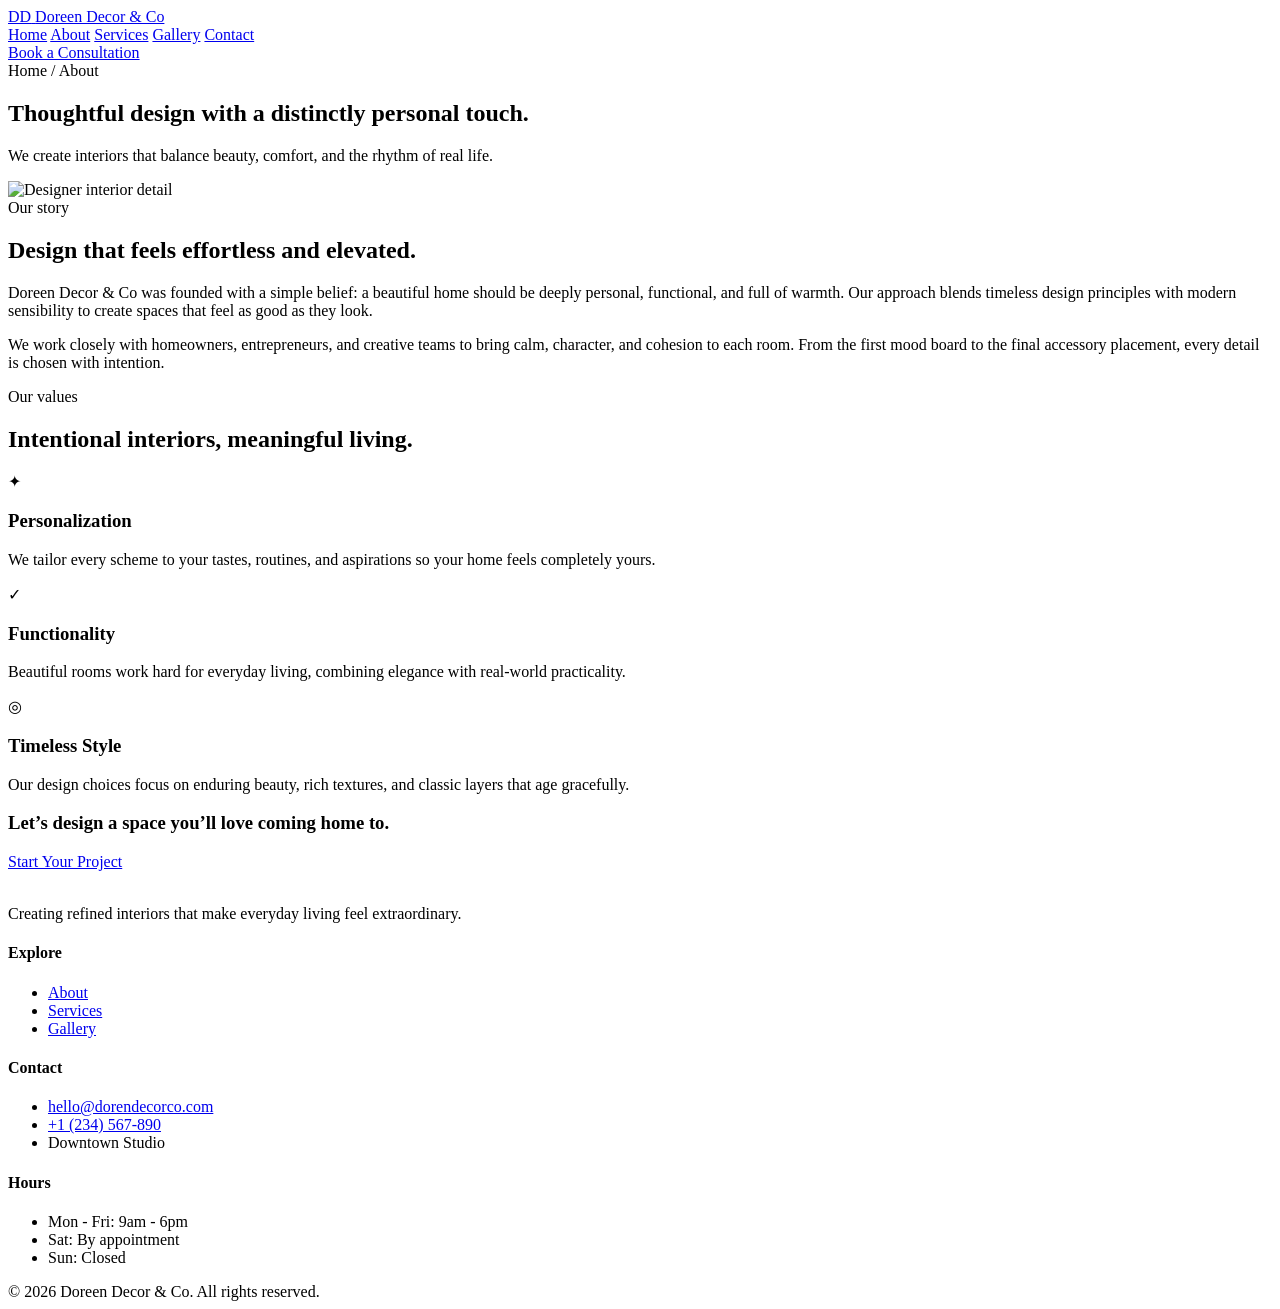
==== about.html @ d6556d05 "Add files via upload" ====
<!DOCTYPE html>
<html lang="en">
  <head>
    <meta charset="UTF-8" />
    <meta name="viewport" content="width=device-width, initial-scale=1.0" />
    <title>About | Doreen Decor & Co</title>
    <meta name="description" content="Learn more about Doreen Decor & Co and our design philosophy." />
    <link rel="stylesheet" href="style/styles.css" />
  </head>
  <body>
    <header class="site-header">
      <div class="container navbar">
        <a href="index.html" class="brand" aria-label="Doreen Decor & Co home">
          <span class="brand-mark">DD</span>
          <span>Doreen Decor &amp; Co</span>
        </a>

        <nav class="nav-links" aria-label="Main navigation">
          <a href="index.html">Home</a>
          <a href="about.html" class="active">About</a>
          <a href="services.html">Services</a>
          <a href="gallery.html">Gallery</a>
          <a href="contact.html">Contact</a>
        </nav>

        <a class="btn btn-primary" href="contact.html">Book a Consultation</a>
      </div>
    </header>

    <main>
      <section class="page-hero">
        <div class="container page-hero-inner">
          <div class="page-breadcrumb">Home / About</div>
          <h1>Thoughtful design with a distinctly personal touch.</h1>
          <p class="lead">We create interiors that balance beauty, comfort, and the rhythm of real life.</p>
        </div>
      </section>

      <section class="section">
        <div class="container about-grid">
          <div class="about-image">
            <img src="https://images.unsplash.com/photo-1505693416388-ac5ce068fe85?auto=format&fit=crop&w=900&q=80" alt="Designer interior detail" />
          </div>

          <div class="about-copy">
            <div class="eyebrow">Our story</div>
            <h2>Design that feels effortless and elevated.</h2>
            <p>
              Doreen Decor &amp; Co was founded with a simple belief: a beautiful home should be deeply personal, functional, and full of warmth. Our approach blends timeless design principles with modern sensibility to create spaces that feel as good as they look.
            </p>
            <p>
              We work closely with homeowners, entrepreneurs, and creative teams to bring calm, character, and cohesion to each room. From the first mood board to the final accessory placement, every detail is chosen with intention.
            </p>
          </div>
        </div>
      </section>

      <section class="section section-alt">
        <div class="container">
          <div class="section-head">
            <div>
              <div class="eyebrow">Our values</div>
              <h2>Intentional interiors, meaningful living.</h2>
            </div>
          </div>

          <div class="services-grid">
            <article class="service-card">
              <div class="service-icon">✦</div>
              <h3>Personalization</h3>
              <p>We tailor every scheme to your tastes, routines, and aspirations so your home feels completely yours.</p>
            </article>

            <article class="service-card">
              <div class="service-icon">✓</div>
              <h3>Functionality</h3>
              <p>Beautiful rooms work hard for everyday living, combining elegance with real-world practicality.</p>
            </article>

            <article class="service-card">
              <div class="service-icon">◎</div>
              <h3>Timeless Style</h3>
              <p>Our design choices focus on enduring beauty, rich textures, and classic layers that age gracefully.</p>
            </article>
          </div>
        </div>
      </section>

      <section class="section">
        <div class="container">
          <div class="cta">
            <h3>Let’s design a space you’ll love coming home to.</h3>
            <a class="btn btn-secondary" href="contact.html">Start Your Project</a>
          </div>
        </div>
      </section>
    </main>

    <footer class="site-footer">
      <div class="container">
        <div class="footer-grid">
          <div>
            <div class="brand" style="margin-bottom: 16px; color: white;">
              <span class="brand-mark">DD</span>
              <span>Doreen Decor &amp; Co</span>
            </div>
            <p>Creating refined interiors that make everyday living feel extraordinary.</p>
          </div>

          <div>
            <h4>Explore</h4>
            <ul class="footer-links">
              <li><a href="about.html">About</a></li>
              <li><a href="services.html">Services</a></li>
              <li><a href="gallery.html">Gallery</a></li>
            </ul>
          </div>

          <div>
            <h4>Contact</h4>
            <ul class="footer-links">
              <li><a href="mailto:hello@dorendecorco.com">hello@dorendecorco.com</a></li>
              <li><a href="tel:+1234567890">+1 (234) 567-890</a></li>
              <li>Downtown Studio</li>
            </ul>
          </div>

          <div>
            <h4>Hours</h4>
            <ul class="footer-links">
              <li>Mon - Fri: 9am - 6pm</li>
              <li>Sat: By appointment</li>
              <li>Sun: Closed</li>
            </ul>
          </div>
        </div>

        <div class="footer-bottom">
          © 2026 Doreen Decor &amp; Co. All rights reserved.
        </div>
      </div>
    </footer>
  </body>
</html>
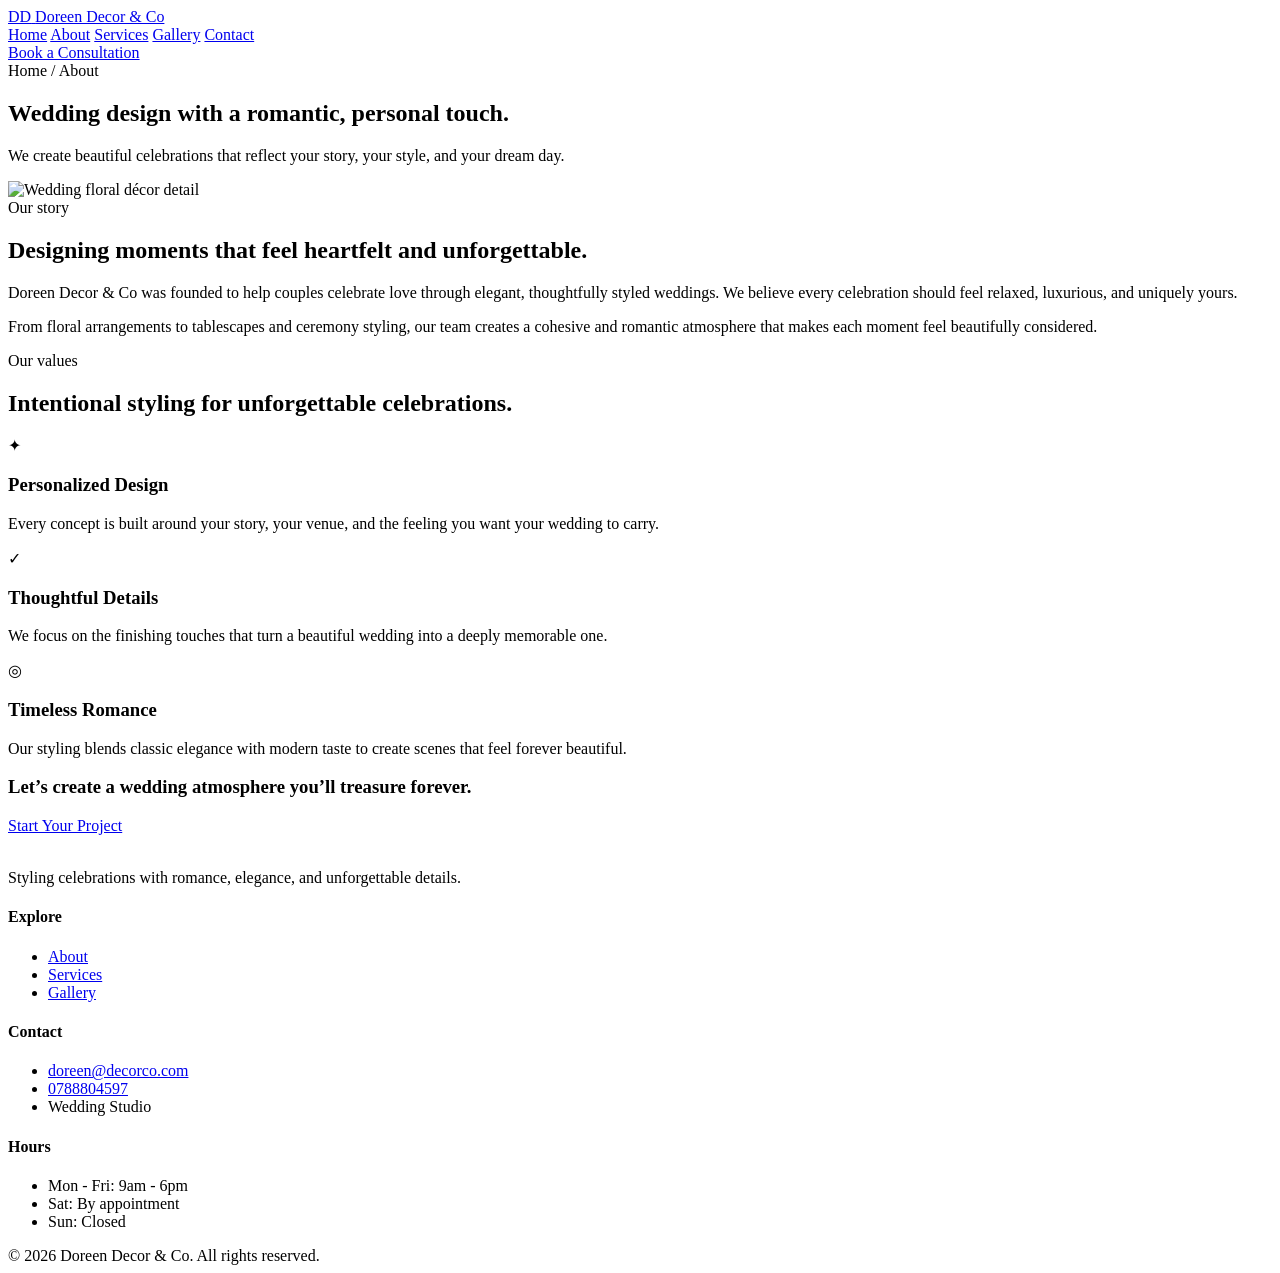
==== commit 89e38252: "Add files via upload" ====
--- a/about.html
+++ b/about.html
@@ -4,7 +4,7 @@
     <meta charset="UTF-8" />
     <meta name="viewport" content="width=device-width, initial-scale=1.0" />
     <title>About | Doreen Decor & Co</title>
-    <meta name="description" content="Learn more about Doreen Decor & Co and our design philosophy." />
+    <meta name="description" content="Learn more about Doreen Decor & Co and our romantic wedding styling philosophy." />
     <link rel="stylesheet" href="style/styles.css" />
   </head>
   <body>
@@ -31,25 +31,25 @@
       <section class="page-hero">
         <div class="container page-hero-inner">
           <div class="page-breadcrumb">Home / About</div>
-          <h1>Thoughtful design with a distinctly personal touch.</h1>
-          <p class="lead">We create interiors that balance beauty, comfort, and the rhythm of real life.</p>
+          <h1>Wedding design with a romantic, personal touch.</h1>
+          <p class="lead">We create beautiful celebrations that reflect your story, your style, and your dream day.</p>
         </div>
       </section>
 
       <section class="section">
         <div class="container about-grid">
           <div class="about-image">
-            <img src="https://images.unsplash.com/photo-1505693416388-ac5ce068fe85?auto=format&fit=crop&w=900&q=80" alt="Designer interior detail" />
+            <img src="Image/WhatsApp Image 2026-08-13 at 17.59.40 (2).jpeg" alt="Wedding floral décor detail" />
           </div>
 
           <div class="about-copy">
             <div class="eyebrow">Our story</div>
-            <h2>Design that feels effortless and elevated.</h2>
+            <h2>Designing moments that feel heartfelt and unforgettable.</h2>
             <p>
-              Doreen Decor &amp; Co was founded with a simple belief: a beautiful home should be deeply personal, functional, and full of warmth. Our approach blends timeless design principles with modern sensibility to create spaces that feel as good as they look.
+              Doreen Decor &amp; Co was founded to help couples celebrate love through elegant, thoughtfully styled weddings. We believe every celebration should feel relaxed, luxurious, and uniquely yours.
             </p>
             <p>
-              We work closely with homeowners, entrepreneurs, and creative teams to bring calm, character, and cohesion to each room. From the first mood board to the final accessory placement, every detail is chosen with intention.
+              From floral arrangements to tablescapes and ceremony styling, our team creates a cohesive and romantic atmosphere that makes each moment feel beautifully considered.
             </p>
           </div>
         </div>
@@ -60,27 +60,27 @@
           <div class="section-head">
             <div>
               <div class="eyebrow">Our values</div>
-              <h2>Intentional interiors, meaningful living.</h2>
+              <h2>Intentional styling for unforgettable celebrations.</h2>
             </div>
           </div>
 
           <div class="services-grid">
             <article class="service-card">
               <div class="service-icon">✦</div>
-              <h3>Personalization</h3>
-              <p>We tailor every scheme to your tastes, routines, and aspirations so your home feels completely yours.</p>
+              <h3>Personalized Design</h3>
+              <p>Every concept is built around your story, your venue, and the feeling you want your wedding to carry.</p>
             </article>
 
             <article class="service-card">
               <div class="service-icon">✓</div>
-              <h3>Functionality</h3>
-              <p>Beautiful rooms work hard for everyday living, combining elegance with real-world practicality.</p>
+              <h3>Thoughtful Details</h3>
+              <p>We focus on the finishing touches that turn a beautiful wedding into a deeply memorable one.</p>
             </article>
 
             <article class="service-card">
               <div class="service-icon">◎</div>
-              <h3>Timeless Style</h3>
-              <p>Our design choices focus on enduring beauty, rich textures, and classic layers that age gracefully.</p>
+              <h3>Timeless Romance</h3>
+              <p>Our styling blends classic elegance with modern taste to create scenes that feel forever beautiful.</p>
             </article>
           </div>
         </div>
@@ -89,7 +89,7 @@
       <section class="section">
         <div class="container">
           <div class="cta">
-            <h3>Let’s design a space you’ll love coming home to.</h3>
+            <h3>Let’s create a wedding atmosphere you’ll treasure forever.</h3>
             <a class="btn btn-secondary" href="contact.html">Start Your Project</a>
           </div>
         </div>
@@ -104,7 +104,7 @@
               <span class="brand-mark">DD</span>
               <span>Doreen Decor &amp; Co</span>
             </div>
-            <p>Creating refined interiors that make everyday living feel extraordinary.</p>
+            <p>Styling celebrations with romance, elegance, and unforgettable details.</p>
           </div>
 
           <div>
@@ -119,9 +119,9 @@
           <div>
             <h4>Contact</h4>
             <ul class="footer-links">
-              <li><a href="mailto:hello@dorendecorco.com">hello@dorendecorco.com</a></li>
-              <li><a href="tel:+1234567890">+1 (234) 567-890</a></li>
-              <li>Downtown Studio</li>
+              <li><a href="E-mail:doreen@decorco.com">doreen@decorco.com</a></li>
+              <li><a href="Cellphone:0788804597">0788804597</a></li>
+              <li>Wedding Studio</li>
             </ul>
           </div>
 
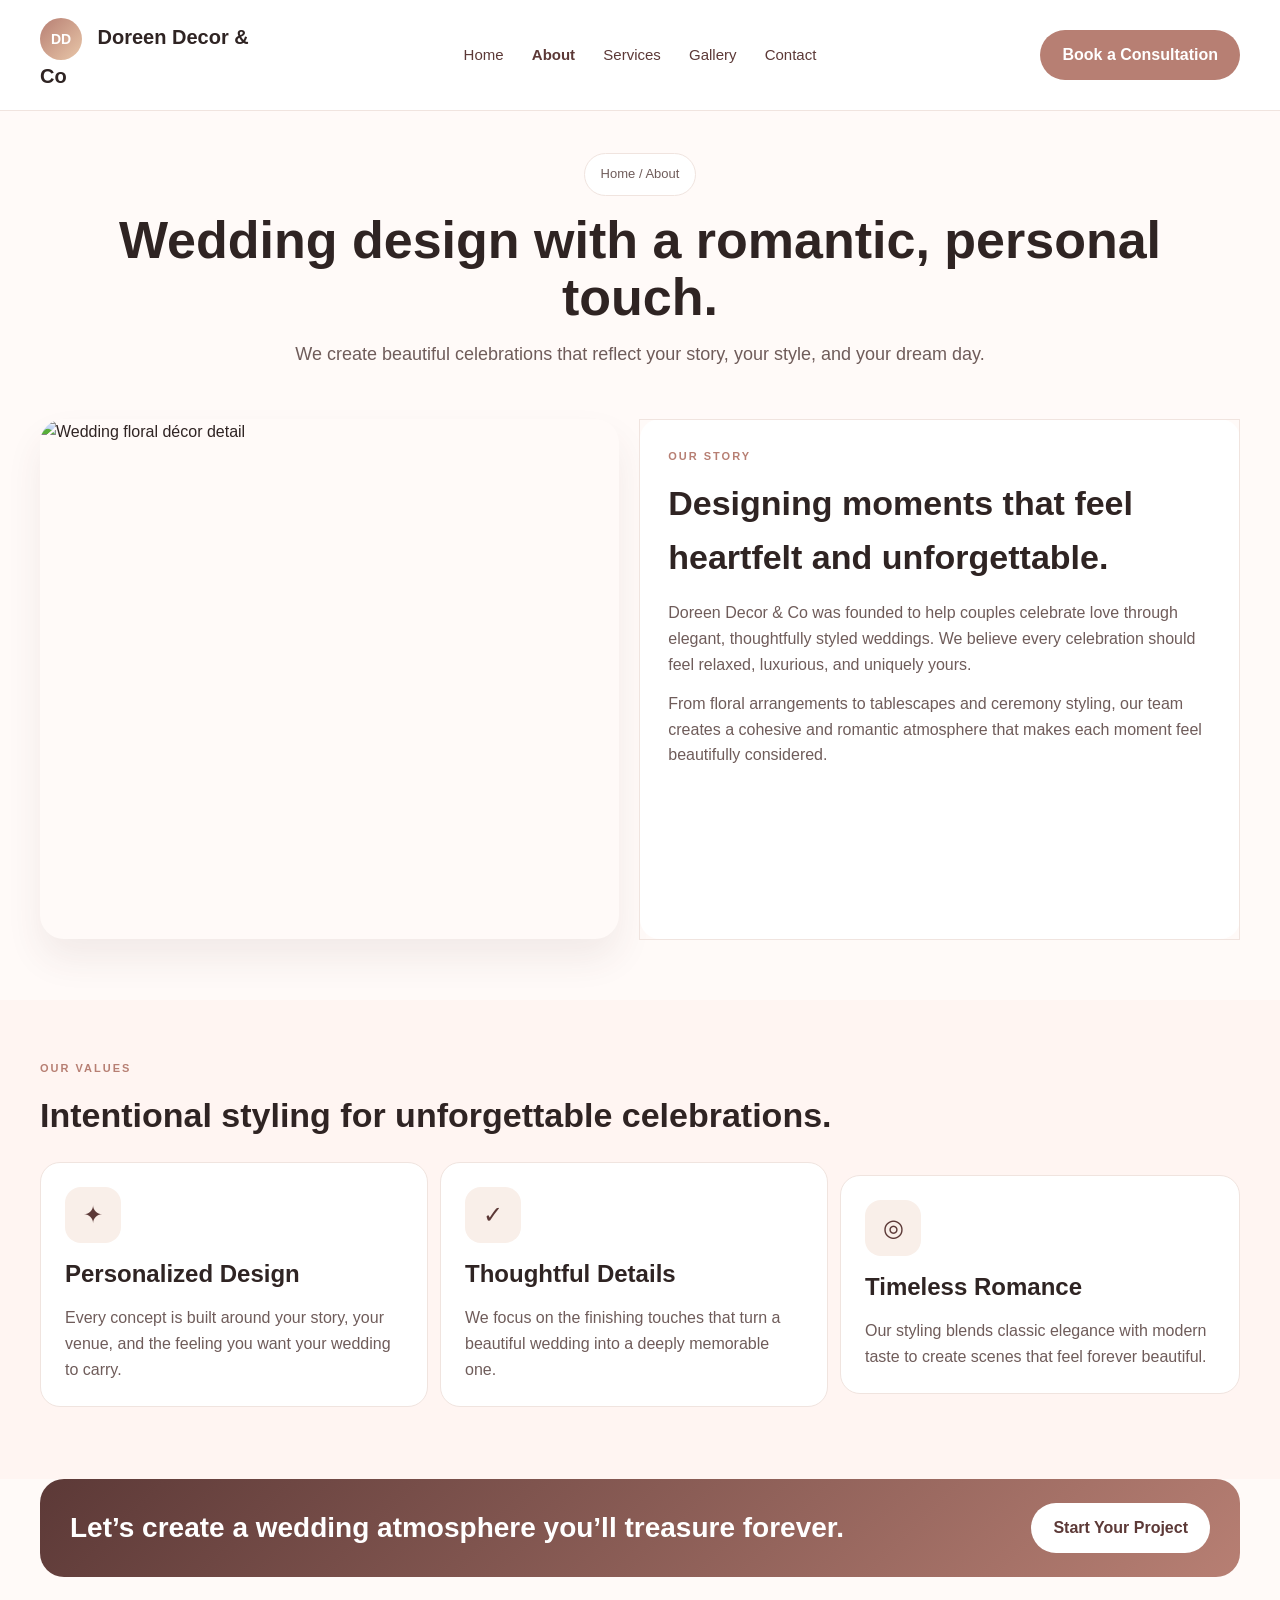
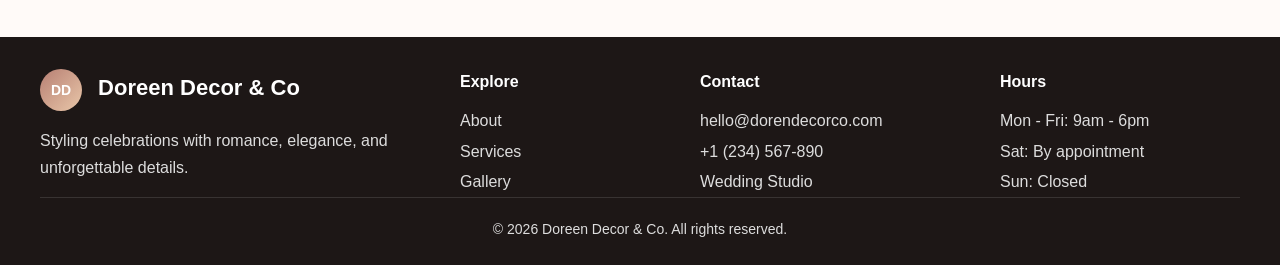
==== commit f3b50c3e: "Add files via upload" ====
--- a/about.html
+++ b/about.html
@@ -5,140 +5,143 @@
     <meta name="viewport" content="width=device-width, initial-scale=1.0" />
     <title>About | Doreen Decor & Co</title>
     <meta name="description" content="Learn more about Doreen Decor & Co and our romantic wedding styling philosophy." />
-    <link rel="stylesheet" href="style/styles.css" />
   </head>
-  <body>
-    <header class="site-header">
-      <div class="container navbar">
-        <a href="index.html" class="brand" aria-label="Doreen Decor & Co home">
-          <span class="brand-mark">DD</span>
-          <span>Doreen Decor &amp; Co</span>
-        </a>
-
-        <nav class="nav-links" aria-label="Main navigation">
-          <a href="index.html">Home</a>
-          <a href="about.html" class="active">About</a>
-          <a href="services.html">Services</a>
-          <a href="gallery.html">Gallery</a>
-          <a href="contact.html">Contact</a>
-        </nav>
-
-        <a class="btn btn-primary" href="contact.html">Book a Consultation</a>
-      </div>
+  <body style="margin:0; font-family:Arial, Helvetica, sans-serif; background:#fffaf8; color:#2f2423; line-height:1.6;">
+    <header style="background:#fff; border-bottom:1px solid #f0e4df; position:sticky; top:0; z-index:10;">
+      <table width="100%" cellpadding="0" cellspacing="0" border="0" style="width:100%; border-collapse:collapse;">
+        <tr>
+          <td style="padding:18px 40px;">
+            <table width="100%" cellpadding="0" cellspacing="0" border="0" style="width:100%; border-collapse:collapse;">
+              <tr>
+                <td style="width:220px;">
+                  <a href="index.html" style="text-decoration:none; color:#2f2423; font-weight:bold; font-size:20px; display:inline-block;">
+                    <span style="display:inline-block; width:42px; height:42px; border-radius:50%; background:linear-gradient(135deg,#b77f73,#e9c7a9); color:#fff; text-align:center; line-height:42px; margin-right:10px; font-size:14px;">DD</span>
+                    Doreen Decor &amp; Co
+                  </a>
+                </td>
+                <td align="center" style="font-size:15px;">
+                  <a href="index.html" style="color:#5c3937; text-decoration:none; margin:0 12px;">Home</a>
+                  <a href="about.html" style="color:#5c3937; text-decoration:none; margin:0 12px; font-weight:bold;">About</a>
+                  <a href="services.html" style="color:#5c3937; text-decoration:none; margin:0 12px;">Services</a>
+                  <a href="gallery.html" style="color:#5c3937; text-decoration:none; margin:0 12px;">Gallery</a>
+                  <a href="contact.html" style="color:#5c3937; text-decoration:none; margin:0 12px;">Contact</a>
+                </td>
+                <td align="right" style="width:220px;">
+                  <a href="contact.html" style="display:inline-block; background:#b77f73; color:#fff; text-decoration:none; padding:12px 22px; border-radius:25px; font-weight:bold;">Book a Consultation</a>
+                </td>
+              </tr>
+            </table>
+          </td>
+        </tr>
+      </table>
     </header>
 
+    <section style="padding:42px 40px 20px; background:#fffaf8;">
+      <table width="100%" cellpadding="0" cellspacing="0" border="0" style="width:100%; border-collapse:collapse;">
+        <tr>
+          <td align="center">
+            <div style="display:inline-block; background:#fff; border:1px solid #f0e4df; border-radius:25px; padding:10px 16px; color:#6f5c5a; font-size:13px; margin-bottom:16px;">Home / About</div>
+            <h1 style="font-size:52px; line-height:1.1; margin:0 0 14px; color:#2f2423;">Wedding design with a romantic, personal touch.</h1>
+            <p style="font-size:18px; color:#6f5c5a; margin:0;">We create beautiful celebrations that reflect your story, your style, and your dream day.</p>
+          </td>
+        </tr>
+      </table>
+    </section>
+
     <main>
-      <section class="page-hero">
-        <div class="container page-hero-inner">
-          <div class="page-breadcrumb">Home / About</div>
-          <h1>Wedding design with a romantic, personal touch.</h1>
-          <p class="lead">We create beautiful celebrations that reflect your story, your style, and your dream day.</p>
-        </div>
+      <section style="padding:30px 40px 60px;">
+        <table width="100%" cellpadding="0" cellspacing="0" border="0" style="width:100%; border-collapse:collapse;">
+          <tr>
+            <td style="width:50%; padding-right:20px;">
+              <img src="Image/WhatsApp Image 2026-08-13 at 17.59.40 (2).jpeg" alt="Wedding floral décor detail" style="display:block; width:100%; height:520px; object-fit:cover; border-radius:24px; box-shadow:0 20px 36px rgba(92,57,55,0.08);" />
+            </td>
+            <td style="width:50%; vertical-align:top; background:#fff; border:1px solid #f0e4df; border-radius:20px; padding:28px;">
+              <div style="font-size:11px; letter-spacing:2px; text-transform:uppercase; color:#b77f73; font-weight:bold; margin-bottom:10px;">Our story</div>
+              <h2 style="font-size:34px; margin:0 0 16px; color:#2f2423;">Designing moments that feel heartfelt and unforgettable.</h2>
+              <p style="font-size:16px; color:#6f5c5a; margin:0 0 14px;">Doreen Decor &amp; Co was founded to help couples celebrate love through elegant, thoughtfully styled weddings. We believe every celebration should feel relaxed, luxurious, and uniquely yours.</p>
+              <p style="font-size:16px; color:#6f5c5a; margin:0;">From floral arrangements to tablescapes and ceremony styling, our team creates a cohesive and romantic atmosphere that makes each moment feel beautifully considered.</p>
+            </td>
+          </tr>
+        </table>
       </section>
 
-      <section class="section">
-        <div class="container about-grid">
-          <div class="about-image">
-            <img src="Image/WhatsApp Image 2026-08-13 at 17.59.40 (2).jpeg" alt="Wedding floral décor detail" />
-          </div>
-
-          <div class="about-copy">
-            <div class="eyebrow">Our story</div>
-            <h2>Designing moments that feel heartfelt and unforgettable.</h2>
-            <p>
-              Doreen Decor &amp; Co was founded to help couples celebrate love through elegant, thoughtfully styled weddings. We believe every celebration should feel relaxed, luxurious, and uniquely yours.
-            </p>
-            <p>
-              From floral arrangements to tablescapes and ceremony styling, our team creates a cohesive and romantic atmosphere that makes each moment feel beautifully considered.
-            </p>
-          </div>
-        </div>
+      <section style="padding:60px 40px; background:#fff5f2;">
+        <table width="100%" cellpadding="0" cellspacing="0" border="0" style="width:100%; border-collapse:collapse;">
+          <tr>
+            <td colspan="3" style="padding-bottom:20px;">
+              <div style="font-size:11px; letter-spacing:2px; text-transform:uppercase; color:#b77f73; font-weight:bold; margin-bottom:10px;">Our values</div>
+              <h2 style="font-size:34px; margin:0; color:#2f2423;">Intentional styling for unforgettable celebrations.</h2>
+            </td>
+          </tr>
+          <tr>
+            <td style="width:33.3%; padding:0 12px 12px 0;">
+              <div style="background:#fff; border:1px solid #f0e4df; border-radius:20px; padding:24px; height:100%;">
+                <div style="width:56px; height:56px; border-radius:16px; background:#f9efe9; color:#5c3937; display:inline-block; text-align:center; line-height:56px; font-size:24px; margin-bottom:12px;">✦</div>
+                <h3 style="font-size:24px; margin:0 0 12px; color:#2f2423;">Personalized Design</h3>
+                <p style="margin:0; color:#6f5c5a; font-size:16px;">Every concept is built around your story, your venue, and the feeling you want your wedding to carry.</p>
+              </div>
+            </td>
+            <td style="width:33.3%; padding:0 12px 12px 0;">
+              <div style="background:#fff; border:1px solid #f0e4df; border-radius:20px; padding:24px; height:100%;">
+                <div style="width:56px; height:56px; border-radius:16px; background:#f9efe9; color:#5c3937; display:inline-block; text-align:center; line-height:56px; font-size:24px; margin-bottom:12px;">✓</div>
+                <h3 style="font-size:24px; margin:0 0 12px; color:#2f2423;">Thoughtful Details</h3>
+                <p style="margin:0; color:#6f5c5a; font-size:16px;">We focus on the finishing touches that turn a beautiful wedding into a deeply memorable one.</p>
+              </div>
+            </td>
+            <td style="width:33.3%; padding:0 0 12px 0;">
+              <div style="background:#fff; border:1px solid #f0e4df; border-radius:20px; padding:24px; height:100%;">
+                <div style="width:56px; height:56px; border-radius:16px; background:#f9efe9; color:#5c3937; display:inline-block; text-align:center; line-height:56px; font-size:24px; margin-bottom:12px;">◎</div>
+                <h3 style="font-size:24px; margin:0 0 12px; color:#2f2423;">Timeless Romance</h3>
+                <p style="margin:0; color:#6f5c5a; font-size:16px;">Our styling blends classic elegance with modern taste to create scenes that feel forever beautiful.</p>
+              </div>
+            </td>
+          </tr>
+        </table>
       </section>
 
-      <section class="section section-alt">
-        <div class="container">
-          <div class="section-head">
-            <div>
-              <div class="eyebrow">Our values</div>
-              <h2>Intentional styling for unforgettable celebrations.</h2>
-            </div>
-          </div>
-
-          <div class="services-grid">
-            <article class="service-card">
-              <div class="service-icon">✦</div>
-              <h3>Personalized Design</h3>
-              <p>Every concept is built around your story, your venue, and the feeling you want your wedding to carry.</p>
-            </article>
-
-            <article class="service-card">
-              <div class="service-icon">✓</div>
-              <h3>Thoughtful Details</h3>
-              <p>We focus on the finishing touches that turn a beautiful wedding into a deeply memorable one.</p>
-            </article>
-
-            <article class="service-card">
-              <div class="service-icon">◎</div>
-              <h3>Timeless Romance</h3>
-              <p>Our styling blends classic elegance with modern taste to create scenes that feel forever beautiful.</p>
-            </article>
-          </div>
-        </div>
-      </section>
-
-      <section class="section">
-        <div class="container">
-          <div class="cta">
-            <h3>Let’s create a wedding atmosphere you’ll treasure forever.</h3>
-            <a class="btn btn-secondary" href="contact.html">Start Your Project</a>
-          </div>
+      <section style="padding:0 40px 60px;">
+        <div style="background:linear-gradient(135deg,#5c3937,#b77f73); border-radius:24px; padding:24px 30px; color:#fff; display:flex; justify-content:space-between; align-items:center; gap:20px;">
+          <h3 style="margin:0; font-size:28px;">Let’s create a wedding atmosphere you’ll treasure forever.</h3>
+          <a href="contact.html" style="display:inline-block; background:#fff; color:#5c3937; text-decoration:none; padding:12px 22px; border-radius:25px; font-weight:bold;">Start Your Project</a>
         </div>
       </section>
     </main>
 
-    <footer class="site-footer">
-      <div class="container">
-        <div class="footer-grid">
-          <div>
-            <div class="brand" style="margin-bottom: 16px; color: white;">
-              <span class="brand-mark">DD</span>
-              <span>Doreen Decor &amp; Co</span>
+    <footer style="background:#1d1716; color:#fff; padding:32px 40px 24px;">
+      <table width="100%" cellpadding="0" cellspacing="0" border="0" style="width:100%; border-collapse:collapse;">
+        <tr>
+          <td style="width:35%; padding-right:20px; vertical-align:top;">
+            <div style="margin-bottom:16px; color:#fff; font-weight:bold; font-size:22px;">
+              <span style="display:inline-block; width:42px; height:42px; border-radius:50%; background:linear-gradient(135deg,#b77f73,#e9c7a9); color:#fff; text-align:center; line-height:42px; font-size:14px; margin-right:10px;">DD</span>
+              Doreen Decor &amp; Co
             </div>
-            <p>Styling celebrations with romance, elegance, and unforgettable details.</p>
-          </div>
-
-          <div>
-            <h4>Explore</h4>
-            <ul class="footer-links">
-              <li><a href="about.html">About</a></li>
-              <li><a href="services.html">Services</a></li>
-              <li><a href="gallery.html">Gallery</a></li>
-            </ul>
-          </div>
-
-          <div>
-            <h4>Contact</h4>
-            <ul class="footer-links">
-              <li><a href="E-mail:doreen@decorco.com">doreen@decorco.com</a></li>
-              <li><a href="Cellphone:0788804597">0788804597</a></li>
-              <li>Wedding Studio</li>
-            </ul>
-          </div>
-
-          <div>
-            <h4>Hours</h4>
-            <ul class="footer-links">
-              <li>Mon - Fri: 9am - 6pm</li>
-              <li>Sat: By appointment</li>
-              <li>Sun: Closed</li>
-            </ul>
-          </div>
-        </div>
-
-        <div class="footer-bottom">
-          © 2026 Doreen Decor &amp; Co. All rights reserved.
-        </div>
-      </div>
+            <p style="margin:0; color:#ddd; line-height:1.7;">Styling celebrations with romance, elegance, and unforgettable details.</p>
+          </td>
+          <td style="width:20%; vertical-align:top;">
+            <h4 style="margin:0 0 12px; color:#fff;">Explore</h4>
+            <p style="margin:0; line-height:1.9;"><a href="about.html" style="color:#ddd; text-decoration:none;">About</a></p>
+            <p style="margin:0; line-height:1.9;"><a href="services.html" style="color:#ddd; text-decoration:none;">Services</a></p>
+            <p style="margin:0; line-height:1.9;"><a href="gallery.html" style="color:#ddd; text-decoration:none;">Gallery</a></p>
+          </td>
+          <td style="width:25%; vertical-align:top;">
+            <h4 style="margin:0 0 12px; color:#fff;">Contact</h4>
+            <p style="margin:0; line-height:1.9;"><a href="mailto:hello@dorendecorco.com" style="color:#ddd; text-decoration:none;">hello@dorendecorco.com</a></p>
+            <p style="margin:0; line-height:1.9;"><a href="tel:+1234567890" style="color:#ddd; text-decoration:none;">+1 (234) 567-890</a></p>
+            <p style="margin:0; line-height:1.9; color:#ddd;">Wedding Studio</p>
+          </td>
+          <td style="vertical-align:top;">
+            <h4 style="margin:0 0 12px; color:#fff;">Hours</h4>
+            <p style="margin:0; line-height:1.9; color:#ddd;">Mon - Fri: 9am - 6pm</p>
+            <p style="margin:0; line-height:1.9; color:#ddd;">Sat: By appointment</p>
+            <p style="margin:0; line-height:1.9; color:#ddd;">Sun: Closed</p>
+          </td>
+        </tr>
+        <tr>
+          <td colspan="4" style="padding-top:20px; border-top:1px solid rgba(255,255,255,0.12); text-align:center; color:#ddd; font-size:14px;">
+            © 2026 Doreen Decor &amp; Co. All rights reserved.
+          </td>
+        </tr>
+      </table>
     </footer>
   </body>
 </html>
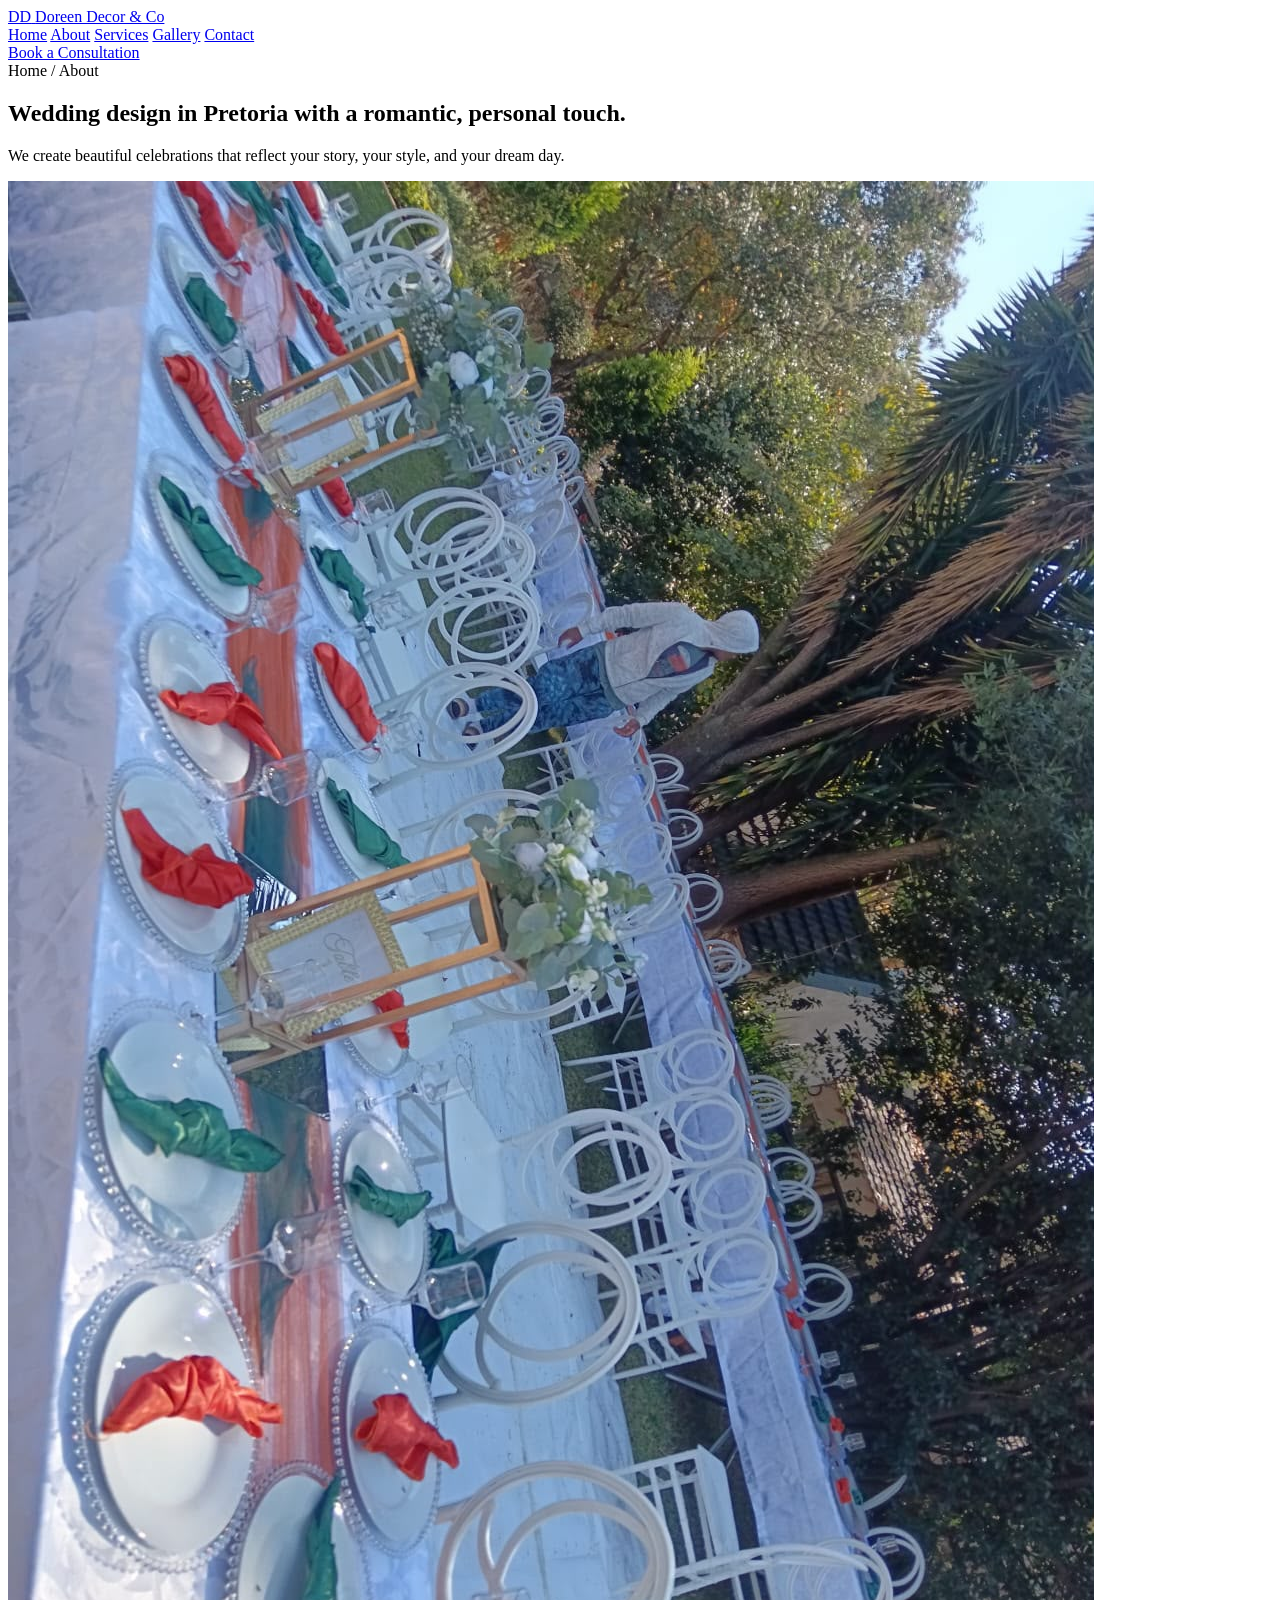
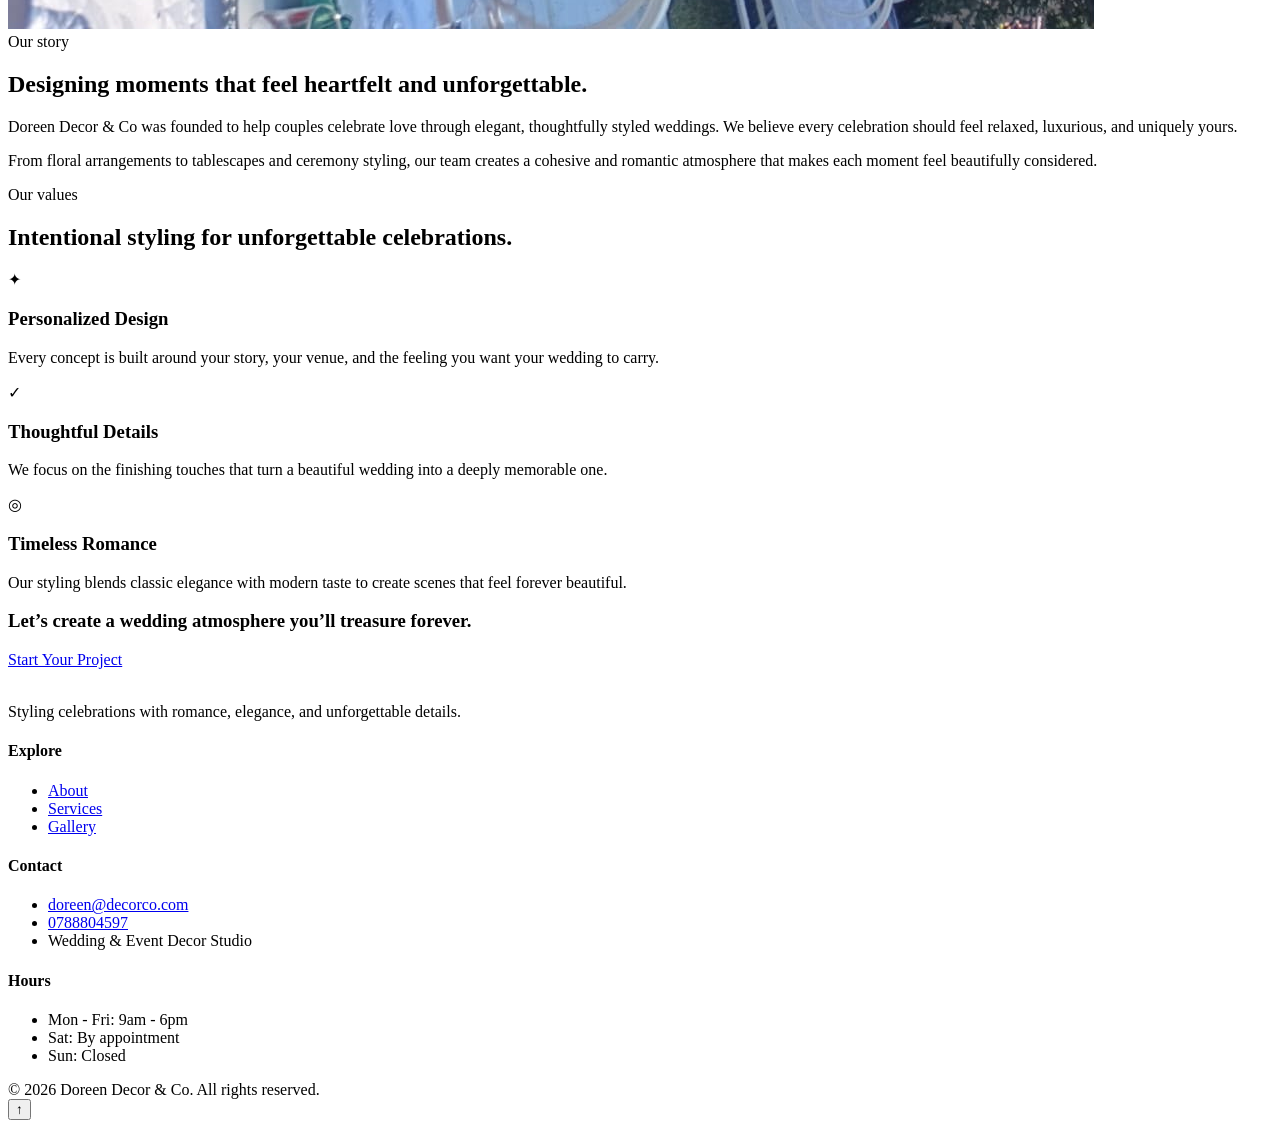
==== commit b6611d00: "Add files via upload" ====
--- a/about.html
+++ b/about.html
@@ -1,147 +1,162 @@
 <!DOCTYPE html>
 <html lang="en">
-  <head>
-    <meta charset="UTF-8" />
-    <meta name="viewport" content="width=device-width, initial-scale=1.0" />
-    <title>About | Doreen Decor & Co</title>
-    <meta name="description" content="Learn more about Doreen Decor & Co and our romantic wedding styling philosophy." />
-  </head>
-  <body style="margin:0; font-family:Arial, Helvetica, sans-serif; background:#fffaf8; color:#2f2423; line-height:1.6;">
-    <header style="background:#fff; border-bottom:1px solid #f0e4df; position:sticky; top:0; z-index:10;">
-      <table width="100%" cellpadding="0" cellspacing="0" border="0" style="width:100%; border-collapse:collapse;">
-        <tr>
-          <td style="padding:18px 40px;">
-            <table width="100%" cellpadding="0" cellspacing="0" border="0" style="width:100%; border-collapse:collapse;">
-              <tr>
-                <td style="width:220px;">
-                  <a href="index.html" style="text-decoration:none; color:#2f2423; font-weight:bold; font-size:20px; display:inline-block;">
-                    <span style="display:inline-block; width:42px; height:42px; border-radius:50%; background:linear-gradient(135deg,#b77f73,#e9c7a9); color:#fff; text-align:center; line-height:42px; margin-right:10px; font-size:14px;">DD</span>
-                    Doreen Decor &amp; Co
-                  </a>
-                </td>
-                <td align="center" style="font-size:15px;">
-                  <a href="index.html" style="color:#5c3937; text-decoration:none; margin:0 12px;">Home</a>
-                  <a href="about.html" style="color:#5c3937; text-decoration:none; margin:0 12px; font-weight:bold;">About</a>
-                  <a href="services.html" style="color:#5c3937; text-decoration:none; margin:0 12px;">Services</a>
-                  <a href="gallery.html" style="color:#5c3937; text-decoration:none; margin:0 12px;">Gallery</a>
-                  <a href="contact.html" style="color:#5c3937; text-decoration:none; margin:0 12px;">Contact</a>
-                </td>
-                <td align="right" style="width:220px;">
-                  <a href="contact.html" style="display:inline-block; background:#b77f73; color:#fff; text-decoration:none; padding:12px 22px; border-radius:25px; font-weight:bold;">Book a Consultation</a>
-                </td>
-              </tr>
-            </table>
-          </td>
-        </tr>
-      </table>
-    </header>
 
-    <section style="padding:42px 40px 20px; background:#fffaf8;">
-      <table width="100%" cellpadding="0" cellspacing="0" border="0" style="width:100%; border-collapse:collapse;">
-        <tr>
-          <td align="center">
-            <div style="display:inline-block; background:#fff; border:1px solid #f0e4df; border-radius:25px; padding:10px 16px; color:#6f5c5a; font-size:13px; margin-bottom:16px;">Home / About</div>
-            <h1 style="font-size:52px; line-height:1.1; margin:0 0 14px; color:#2f2423;">Wedding design with a romantic, personal touch.</h1>
-            <p style="font-size:18px; color:#6f5c5a; margin:0;">We create beautiful celebrations that reflect your story, your style, and your dream day.</p>
-          </td>
-        </tr>
-      </table>
+<head>
+  <meta charset="UTF-8" />
+  <meta name="viewport" content="width=device-width, initial-scale=1.0" />
+  <title>About Us | Doreen Decor &amp; Co Wedding Decor Studio</title>
+  <meta name="description"
+    content="Learn more about Doreen Decor &amp; Co, a Pretoria wedding decor studio creating romantic, elegant weddings with a personal touch.">
+  <meta name="keywords"
+    content="about Doreen Decor, wedding decorator Pretoria, wedding styling, romantic wedding decor">
+  <meta name="robots" content="index, follow">
+  <meta property="og:title" content="About Doreen Decor &amp; Co">
+  <meta property="og:description" content="Wedding design with a romantic, personal touch.">
+  <meta property="og:type" content="website">
+  <meta name="author" content="Doreen Decor &amp; Co">
+<meta name="twitter:card" content="summary_large_image">
+<link rel="icon" href="data:image/svg+xml,<svg xmlns='http://www.w3.org/2000/svg' viewBox='0 0 100 100'><rect width='100' height='100' rx='20' fill='%23b76e79'/><text x='50' y='68' font-size='50' text-anchor='middle' fill='white' font-family='serif'>DD</text></svg>">
+
+  <link rel="stylesheet" href="style/styles.css" />
+</head>
+
+<body>
+  <header class="site-header">
+    <div class="container navbar">
+      <a href="index.html" class="brand" aria-label="Doreen Decor & Co home">
+        <span class="brand-mark">DD</span>
+        <span>Doreen Decor &amp; Co</span>
+      </a>
+
+      <nav class="nav-links" aria-label="Main navigation">
+        <a href="index.html">Home</a>
+        <a href="about.html" class="active">About</a>
+        <a href="services.html">Services</a>
+        <a href="gallery.html">Gallery</a>
+        <a href="contact.html">Contact</a>
+      </nav>
+
+      <a class="btn btn-primary" href="contact.html">Book a Consultation</a>
+    </div>
+  </header>
+
+  <main>
+    <section class="page-hero">
+      <div class="container page-hero-inner">
+        <div class="page-breadcrumb">Home / About</div>
+        <h1>Wedding design in Pretoria with a romantic, personal touch.</h1>
+        <p class="lead">We create beautiful celebrations that reflect your story, your style, and your dream day.</p>
+      </div>
     </section>
 
-    <main>
-      <section style="padding:30px 40px 60px;">
-        <table width="100%" cellpadding="0" cellspacing="0" border="0" style="width:100%; border-collapse:collapse;">
-          <tr>
-            <td style="width:50%; padding-right:20px;">
-              <img src="Image/WhatsApp Image 2026-08-13 at 17.59.40 (2).jpeg" alt="Wedding floral décor detail" style="display:block; width:100%; height:520px; object-fit:cover; border-radius:24px; box-shadow:0 20px 36px rgba(92,57,55,0.08);" />
-            </td>
-            <td style="width:50%; vertical-align:top; background:#fff; border:1px solid #f0e4df; border-radius:20px; padding:28px;">
-              <div style="font-size:11px; letter-spacing:2px; text-transform:uppercase; color:#b77f73; font-weight:bold; margin-bottom:10px;">Our story</div>
-              <h2 style="font-size:34px; margin:0 0 16px; color:#2f2423;">Designing moments that feel heartfelt and unforgettable.</h2>
-              <p style="font-size:16px; color:#6f5c5a; margin:0 0 14px;">Doreen Decor &amp; Co was founded to help couples celebrate love through elegant, thoughtfully styled weddings. We believe every celebration should feel relaxed, luxurious, and uniquely yours.</p>
-              <p style="font-size:16px; color:#6f5c5a; margin:0;">From floral arrangements to tablescapes and ceremony styling, our team creates a cohesive and romantic atmosphere that makes each moment feel beautifully considered.</p>
-            </td>
-          </tr>
-        </table>
-      </section>
+    <section class="section reveal">
+      <div class="container about-grid">
+        <div class="about-image">
+          <img src="Image/floral-decor.jpeg" alt="Wedding floral décor detail" />
+        </div>
 
-      <section style="padding:60px 40px; background:#fff5f2;">
-        <table width="100%" cellpadding="0" cellspacing="0" border="0" style="width:100%; border-collapse:collapse;">
-          <tr>
-            <td colspan="3" style="padding-bottom:20px;">
-              <div style="font-size:11px; letter-spacing:2px; text-transform:uppercase; color:#b77f73; font-weight:bold; margin-bottom:10px;">Our values</div>
-              <h2 style="font-size:34px; margin:0; color:#2f2423;">Intentional styling for unforgettable celebrations.</h2>
-            </td>
-          </tr>
-          <tr>
-            <td style="width:33.3%; padding:0 12px 12px 0;">
-              <div style="background:#fff; border:1px solid #f0e4df; border-radius:20px; padding:24px; height:100%;">
-                <div style="width:56px; height:56px; border-radius:16px; background:#f9efe9; color:#5c3937; display:inline-block; text-align:center; line-height:56px; font-size:24px; margin-bottom:12px;">✦</div>
-                <h3 style="font-size:24px; margin:0 0 12px; color:#2f2423;">Personalized Design</h3>
-                <p style="margin:0; color:#6f5c5a; font-size:16px;">Every concept is built around your story, your venue, and the feeling you want your wedding to carry.</p>
-              </div>
-            </td>
-            <td style="width:33.3%; padding:0 12px 12px 0;">
-              <div style="background:#fff; border:1px solid #f0e4df; border-radius:20px; padding:24px; height:100%;">
-                <div style="width:56px; height:56px; border-radius:16px; background:#f9efe9; color:#5c3937; display:inline-block; text-align:center; line-height:56px; font-size:24px; margin-bottom:12px;">✓</div>
-                <h3 style="font-size:24px; margin:0 0 12px; color:#2f2423;">Thoughtful Details</h3>
-                <p style="margin:0; color:#6f5c5a; font-size:16px;">We focus on the finishing touches that turn a beautiful wedding into a deeply memorable one.</p>
-              </div>
-            </td>
-            <td style="width:33.3%; padding:0 0 12px 0;">
-              <div style="background:#fff; border:1px solid #f0e4df; border-radius:20px; padding:24px; height:100%;">
-                <div style="width:56px; height:56px; border-radius:16px; background:#f9efe9; color:#5c3937; display:inline-block; text-align:center; line-height:56px; font-size:24px; margin-bottom:12px;">◎</div>
-                <h3 style="font-size:24px; margin:0 0 12px; color:#2f2423;">Timeless Romance</h3>
-                <p style="margin:0; color:#6f5c5a; font-size:16px;">Our styling blends classic elegance with modern taste to create scenes that feel forever beautiful.</p>
-              </div>
-            </td>
-          </tr>
-        </table>
-      </section>
+        <div class="about-copy">
+          <div class="eyebrow">Our story</div>
+          <h2>Designing moments that feel heartfelt and unforgettable.</h2>
+          <p>
+            Doreen Decor &amp; Co was founded to help couples celebrate love through elegant, thoughtfully styled
+            weddings. We believe every celebration should feel relaxed, luxurious, and uniquely yours.
+          </p>
+          <p>
+            From floral arrangements to tablescapes and ceremony styling, our team creates a cohesive and romantic
+            atmosphere that makes each moment feel beautifully considered.
+          </p>
+        </div>
+      </div>
+    </section>
 
-      <section style="padding:0 40px 60px;">
-        <div style="background:linear-gradient(135deg,#5c3937,#b77f73); border-radius:24px; padding:24px 30px; color:#fff; display:flex; justify-content:space-between; align-items:center; gap:20px;">
-          <h3 style="margin:0; font-size:28px;">Let’s create a wedding atmosphere you’ll treasure forever.</h3>
-          <a href="contact.html" style="display:inline-block; background:#fff; color:#5c3937; text-decoration:none; padding:12px 22px; border-radius:25px; font-weight:bold;">Start Your Project</a>
+    <section class="section section-alt">
+      <div class="container">
+        <div class="section-head">
+          <div>
+            <div class="eyebrow">Our values</div>
+            <h2>Intentional styling for unforgettable celebrations.</h2>
+          </div>
         </div>
-      </section>
-    </main>
 
-    <footer style="background:#1d1716; color:#fff; padding:32px 40px 24px;">
-      <table width="100%" cellpadding="0" cellspacing="0" border="0" style="width:100%; border-collapse:collapse;">
-        <tr>
-          <td style="width:35%; padding-right:20px; vertical-align:top;">
-            <div style="margin-bottom:16px; color:#fff; font-weight:bold; font-size:22px;">
-              <span style="display:inline-block; width:42px; height:42px; border-radius:50%; background:linear-gradient(135deg,#b77f73,#e9c7a9); color:#fff; text-align:center; line-height:42px; font-size:14px; margin-right:10px;">DD</span>
-              Doreen Decor &amp; Co
-            </div>
-            <p style="margin:0; color:#ddd; line-height:1.7;">Styling celebrations with romance, elegance, and unforgettable details.</p>
-          </td>
-          <td style="width:20%; vertical-align:top;">
-            <h4 style="margin:0 0 12px; color:#fff;">Explore</h4>
-            <p style="margin:0; line-height:1.9;"><a href="about.html" style="color:#ddd; text-decoration:none;">About</a></p>
-            <p style="margin:0; line-height:1.9;"><a href="services.html" style="color:#ddd; text-decoration:none;">Services</a></p>
-            <p style="margin:0; line-height:1.9;"><a href="gallery.html" style="color:#ddd; text-decoration:none;">Gallery</a></p>
-          </td>
-          <td style="width:25%; vertical-align:top;">
-            <h4 style="margin:0 0 12px; color:#fff;">Contact</h4>
-            <p style="margin:0; line-height:1.9;"><a href="mailto:hello@dorendecorco.com" style="color:#ddd; text-decoration:none;">hello@dorendecorco.com</a></p>
-            <p style="margin:0; line-height:1.9;"><a href="tel:+1234567890" style="color:#ddd; text-decoration:none;">+1 (234) 567-890</a></p>
-            <p style="margin:0; line-height:1.9; color:#ddd;">Wedding Studio</p>
-          </td>
-          <td style="vertical-align:top;">
-            <h4 style="margin:0 0 12px; color:#fff;">Hours</h4>
-            <p style="margin:0; line-height:1.9; color:#ddd;">Mon - Fri: 9am - 6pm</p>
-            <p style="margin:0; line-height:1.9; color:#ddd;">Sat: By appointment</p>
-            <p style="margin:0; line-height:1.9; color:#ddd;">Sun: Closed</p>
-          </td>
-        </tr>
-        <tr>
-          <td colspan="4" style="padding-top:20px; border-top:1px solid rgba(255,255,255,0.12); text-align:center; color:#ddd; font-size:14px;">
-            © 2026 Doreen Decor &amp; Co. All rights reserved.
-          </td>
-        </tr>
-      </table>
-    </footer>
-  </body>
-</html>
+        <div class="services-grid">
+          <article class="service-card">
+            <div class="service-icon">✦</div>
+            <h3>Personalized Design</h3>
+            <p>Every concept is built around your story, your venue, and the feeling you want your wedding to carry.</p>
+          </article>
+
+          <article class="service-card">
+            <div class="service-icon">✓</div>
+            <h3>Thoughtful Details</h3>
+            <p>We focus on the finishing touches that turn a beautiful wedding into a deeply memorable one.</p>
+          </article>
+
+          <article class="service-card">
+            <div class="service-icon">◎</div>
+            <h3>Timeless Romance</h3>
+            <p>Our styling blends classic elegance with modern taste to create scenes that feel forever beautiful.</p>
+          </article>
+        </div>
+      </div>
+    </section>
+
+    <section class="section">
+      <div class="container">
+        <div class="cta">
+          <h3>Let’s create a wedding atmosphere you’ll treasure forever.</h3>
+          <a class="btn btn-secondary" href="contact.html">Start Your Project</a>
+        </div>
+      </div>
+    </section>
+  </main>
+
+  <footer class="site-footer">
+    <div class="container">
+      <div class="footer-grid">
+        <div>
+          <div class="brand" style="margin-bottom: 16px; color: white;">
+            <span class="brand-mark">DD</span>
+            <span>Doreen Decor &amp; Co</span>
+          </div>
+          <p>Styling celebrations with romance, elegance, and unforgettable details.</p>
+        </div>
+
+        <div>
+          <h4>Explore</h4>
+          <ul class="footer-links">
+            <li><a href="about.html">About</a></li>
+            <li><a href="services.html">Services</a></li>
+            <li><a href="gallery.html">Gallery</a></li>
+          </ul>
+        </div>
+
+        <div>
+          <h4>Contact</h4>
+          <ul class="footer-links">
+<li><a href="mailto:doreen@decorco.com">doreen@decorco.com</a></li>
+            <li><a href="tel:+27788804597">0788804597</a></li>
+            <li>Wedding &amp; Event Decor Studio</li>
+          </ul>
+        </div>
+
+        <div>
+          <h4>Hours</h4>
+          <ul class="footer-links">
+            <li>Mon - Fri: 9am - 6pm</li>
+            <li>Sat: By appointment</li>
+            <li>Sun: Closed</li>
+          </ul>
+        </div>
+      </div>
+
+      <div class="footer-bottom">
+        © 2026 Doreen Decor &amp; Co. All rights reserved.
+      </div>
+    </div>
+  </footer>
+  <button id="backToTop" aria-label="Back to top">&uarr;</button>
+<script src="script.js"></script>
+</body>
+
+</html>
